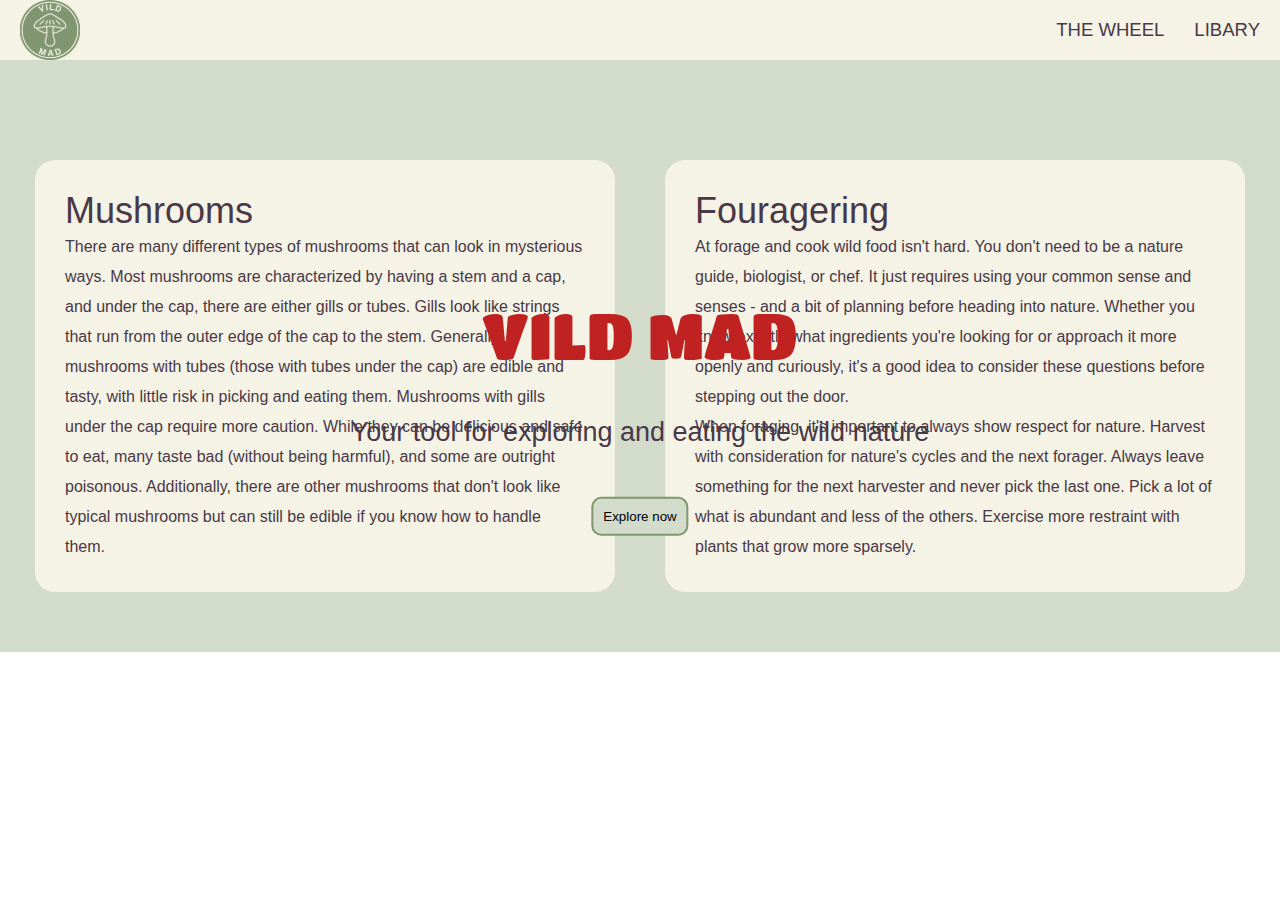
==== index.html @ e350b16e "index siden" ====
<!DOCTYPE html>
<html lang="en">

<head>
  <meta charset="UTF-8" />
  <meta name="viewport" content="width=device-width, initial-scale=1.0" />
  <title>Forside</title>
  <link rel="stylesheet" href="index.css">
  <link rel="stylesheet" href="generel.css">
</head>

<body>
  <header>
    <nav class="head">
      <div class="logo">
        <a href="index.html"><img src="./billeder/logo.svg" alt="" /></a>
      </div>
      <ul id="menu">
        <li><a href="#">THE WHEEL</a></li>
        <li><a href="#">LIBARY</a></li>
      </ul>
    </nav>
  </header>

  <main>
    <div class="forside_billede">
      <img src="billeder/forside_img_mobile.svg" class="mobile-image" alt="Mobile Image">
      <img src="billeder/forside_img_laptop.svg" class="laptop-image" alt="Laptop Image">
    </div>

    <h1 class="forside_h1">VILD MAD</h1>
    <h2 class="forside_h2">Your tool for exploring and eating the wild nature</h2>

    <button class="knap">
      Explore now
    </button>

    <div class="tekster_grid_1_1">
      <div class="forside_tekst">
        <h2>Mushrooms</h2>
        <p>There are many different types of mushrooms that can look in mysterious ways. Most mushrooms are
          characterized by having a stem and a cap, and under the cap, there are either gills or tubes. Gills look like
          strings that run from the outer edge of the cap to the stem. Generally, mushrooms with tubes (those with tubes
          under the cap) are edible and tasty, with little risk in picking and eating them. Mushrooms with gills under
          the cap require more caution. While they can be delicious and safe to eat, many taste bad (without being
          harmful), and some are outright poisonous. Additionally, there are other mushrooms that don't look like
          typical mushrooms but can still be edible if you know how to handle them.</p>
      </div>
      <div class="info_tekst">
        <h2>Fouragering</h2>
        <p>At forage and cook wild food isn't hard. You don't need to be a nature guide, biologist, or chef. It just
          requires using your common sense and senses - and a bit of planning before heading into nature. Whether you
          know exactly what ingredients you're looking for or approach it more openly and curiously, it's a good idea to
          consider these questions before stepping out the door.
        </p>
        <p>When foraging, it's important to always show respect for nature. Harvest with consideration for nature's
          cycles and the next forager. Always leave something for the next harvester and never pick the last one. Pick a
          lot of what is abundant and less of the others. Exercise more restraint with plants that grow more sparsely.
        </p>
      </div>
    </div>
  </main>



  <footer></footer>
</body>

</html>
---- index.css ----
* {
  margin: 0;
  padding: 0;
  box-sizing: border-box;
}

img {
  width: 100%;
  height: auto;
  display: block;
}

header {
  background-color: var(--baggrund);
}

.knap {
  background-color: var(--farve7);
  border: 2px solid var(--farve1);
  border-radius: 10px;
  padding: 10px;
  position: absolute;
  z-index: 100;
  top: 50%;
  left: 50%;
  transform: translate(-50%, 120%);
  text-align: center;
}

.forside_h1 {
  position: absolute;
  z-index: 100;
  top: 50%;
  left: 50%;
  transform: translate(-50%, -205%);
  text-align: center;
  font-size: 64px;
}

.forside_h2 {
  position: absolute;
  z-index: 100;
  top: 50%;
  left: 50%;
  transform: translate(-50%, -105%);
  text-align: center;
  font-size: 27px;
}

.tekster_grid_1_1 {
  background-color: var(--farve7);
  padding: 70px 25px 30px 25px;
}

.forside_tekst {
  background-color: var(--baggrund);
  border-radius: 20px;
  padding: 30px;
  margin: 30px 10px 30px 10px;
}
.info_tekst {
  background-color: var(--baggrund);
  border-radius: 20px;
  padding: 30px;
  margin: 30px 10px 30px 10px;
}

p {
  line-height: 30px;
  color: var(--farve3);
}

@media (min-width: 800px) {
  .tekster_grid_1_1 {
    display: grid;
    grid-template-columns: 1fr 1fr;
    gap: 30px;
  }
}

.forside_billede {
  width: 100%;
  position: relative;
}

.forside_billede img {
  display: none; /* Skjul standardvisning af begge billeder */
  width: 100%;
  height: auto;
}

@media (max-width: 800px) {
  .mobile-image {
    display: block; /* Vis mobilbilledet */
  }
}
---- generel.css ----
/* fonte */
@font-face {
  font-family: "h1";
  src: url(./fonte/titanone-regular-webfont.woff2);
}
@font-face {
  font-family: "mire1";
  src: url(./fonte/MierA-Regular.woff2);
}

/* farver */
:root {
  --baggrund: #f5f3e5;
  --farve1: #809671;
  --farve2: #c02222;
  --farve3: #493847;
  --farve4: #d9dbcd;
  --farve5: #cdd1b6;
  --farve6: #b6b9a0;
  --farve7: #d3dbcb;
}

/* fonte  */
body {
  font-size: 16px; /* Fallback for ældre browsere */
  font-size: 1em; /* Standard størrelse for moderne browsere, 1em = 16px */
}
h1 {
  font-family: "h1", Helvetica, sans-serif, Arial;
  font-weight: 400;
  font-size: 6.25em;
  color: var(--farve2);
}

p {
  font-family: Helvetica, sans-serif, Arial;
  font-weight: 400;
  font-size: 1, 25em;
}

.wheel h2 {
  font-family: "h1", Helvetica, sans-serif, Arial;
  font-weight: 400;
  font-size: 2.25em;
  color: var(--farve2);
}

.forside h2 {
  font-family: Helvetica, sans-serif, Arial;
  font-weight: 400;
  font-size: 2.25em;
  color: var(--farve3);
}
/* bruges også på libaryr måneder men farverven skal skiftest på texten */
h2 {
  font-family: Helvetica, sans-serif, Arial;
  font-weight: 400;
  font-size: 2.25em;
  color: var(--farve3);
}
.wheel h3 {
  font-family: Helvetica, sans-serif, Arial;
  font-weight: 400;
  font-size: 2em;
  color: var(--farve3);
}
/* side i libary */
.li a {
  font-family: Helvetica, sans-serif, Arial;
  font-weight: 400;
  font-size: 1.6em;
  color: var(--farve2);
}
/* heeder */

.head {
  display: flex;
  align-items: center;
  justify-content: space-between;
  padding: 0px 20px 0px 20px;
}
ul#menu {
  list-style: none;
  display: flex;
  flex-direction: row;
  justify-content: space-evenly;
  gap: 30px;
}
.logo img {
  width: 60px;
}
ul#menu li a {
  text-decoration: none;
  font-family: Helvetica, sans-serif, Arial;
  font-weight: 400;
  font-size: 1.16em;
  color: var(--farve3);
}
.active {
  text-decoration: none;
  font-family: "h1" Helvetica, sans-serif, Arial;
  font-weight: 400;
  font-size: 1.16em;
  color: var(--farve2);
}
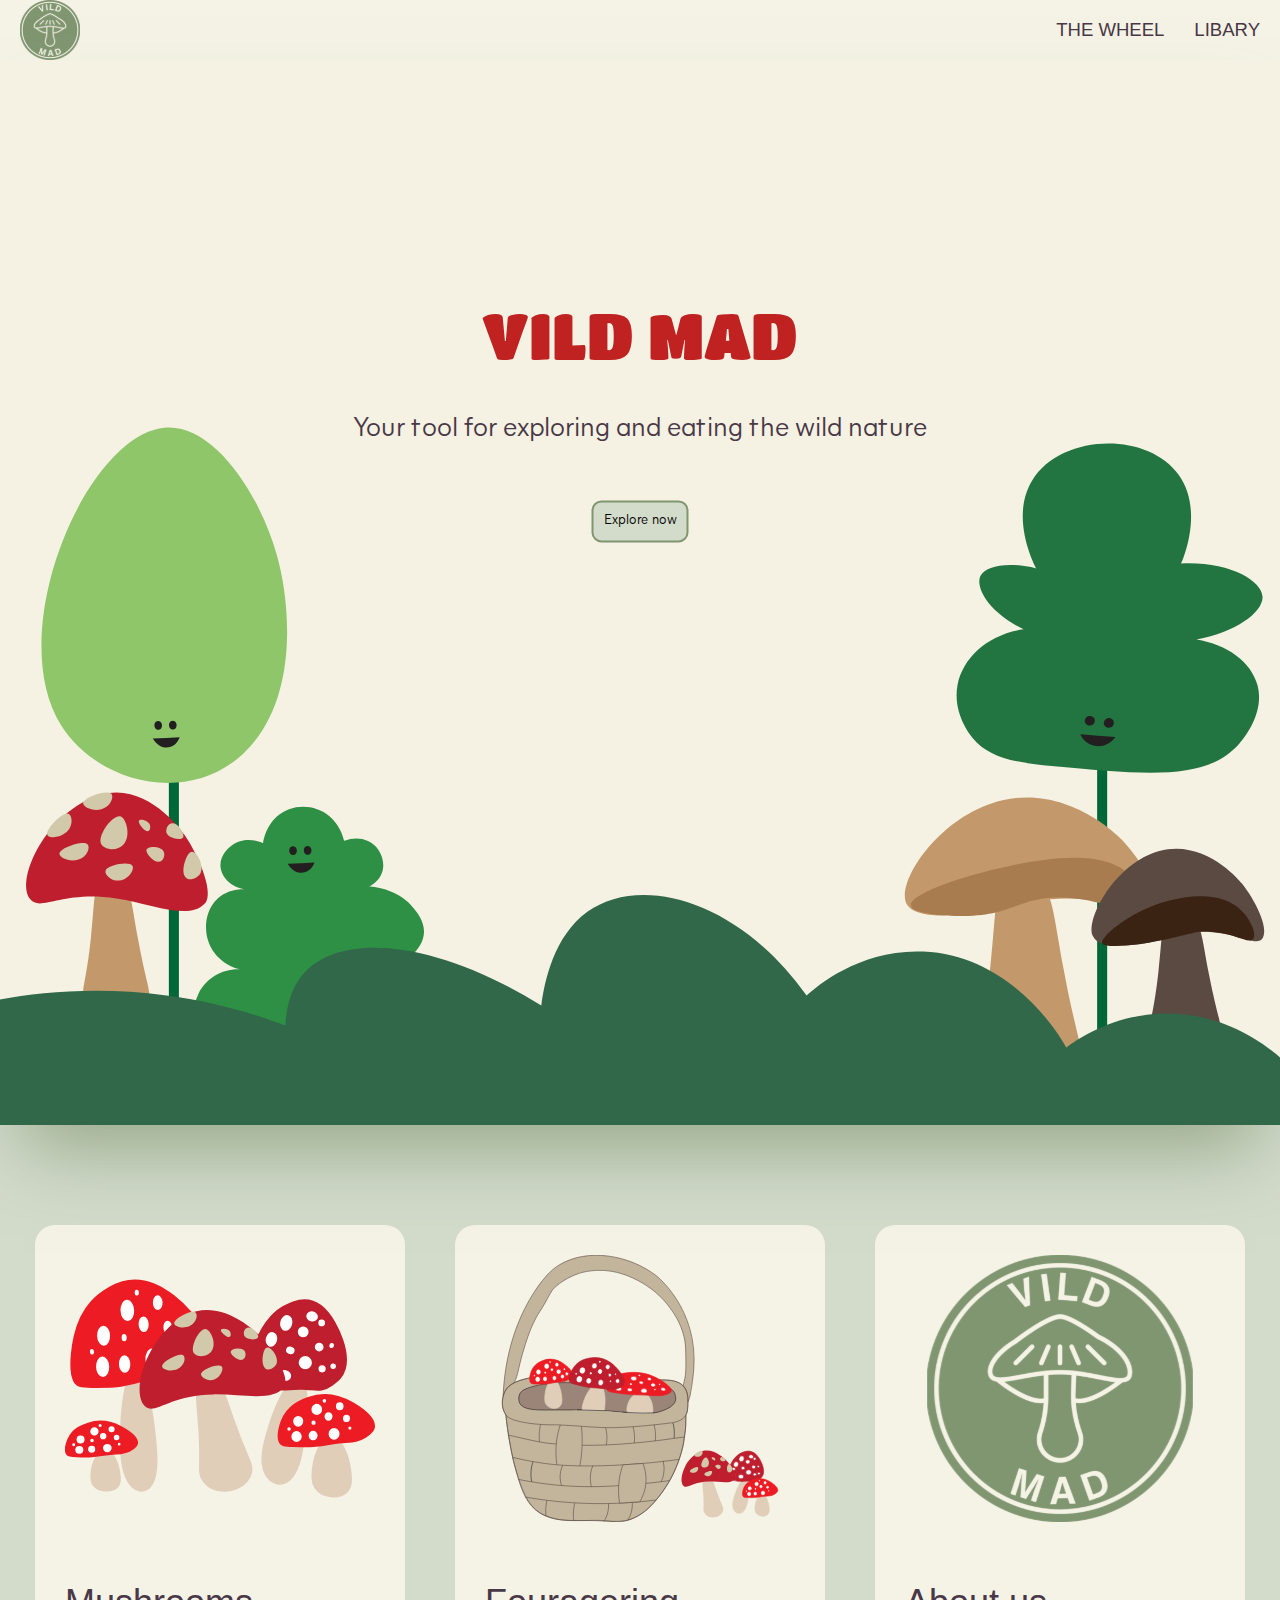
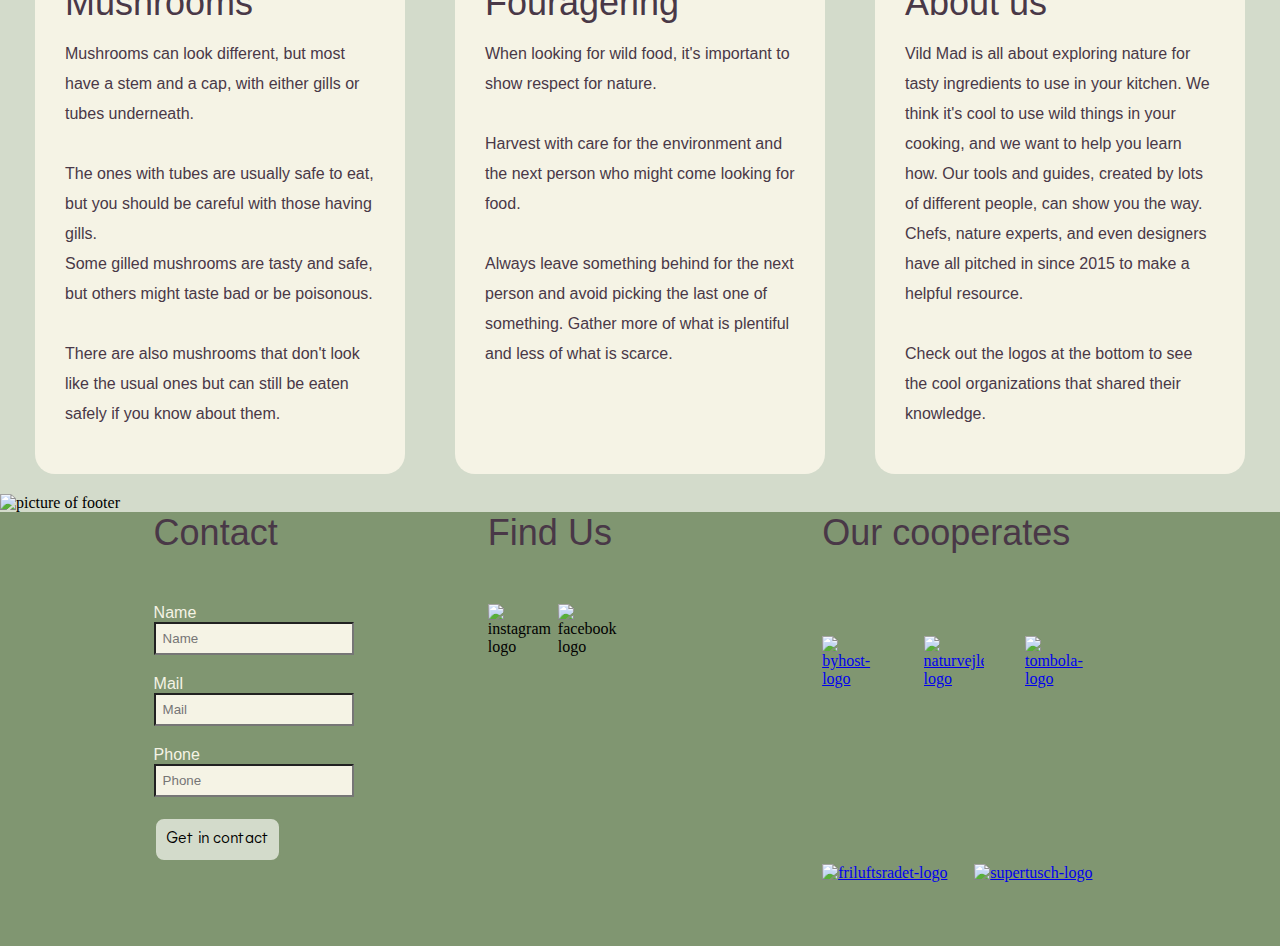
==== commit b4fb181c: "Ny forside og footer" ====
--- a/index.html
+++ b/index.html
@@ -35,35 +35,103 @@
       Explore now
     </button>
 
-    <div class="tekster_grid_1_1">
+    <div class="tekster_grid_1_1_1">
       <div class="forside_tekst">
+        <img src="billeder/svamp_logo.svg" alt="logo of mushroom">
         <h2>Mushrooms</h2>
-        <p>There are many different types of mushrooms that can look in mysterious ways. Most mushrooms are
-          characterized by having a stem and a cap, and under the cap, there are either gills or tubes. Gills look like
-          strings that run from the outer edge of the cap to the stem. Generally, mushrooms with tubes (those with tubes
-          under the cap) are edible and tasty, with little risk in picking and eating them. Mushrooms with gills under
-          the cap require more caution. While they can be delicious and safe to eat, many taste bad (without being
-          harmful), and some are outright poisonous. Additionally, there are other mushrooms that don't look like
-          typical mushrooms but can still be edible if you know how to handle them.</p>
+        <p>
+          Mushrooms can look different, but most have a stem and a cap, with either gills or tubes underneath. <br>
+          <br>The ones with tubes are usually safe to eat, but you should be careful with those having gills. <br>Some
+          gilled
+          mushrooms
+          are tasty and safe, but others might taste bad or be poisonous. <br> <br>There are also mushrooms that don't
+          look
+          like
+          the usual ones but can still be eaten safely if you know about them.
+        </p>
       </div>
       <div class="info_tekst">
+        <img src="billeder/sank_logo.svg" alt="logo of fouraging">
         <h2>Fouragering</h2>
-        <p>At forage and cook wild food isn't hard. You don't need to be a nature guide, biologist, or chef. It just
-          requires using your common sense and senses - and a bit of planning before heading into nature. Whether you
-          know exactly what ingredients you're looking for or approach it more openly and curiously, it's a good idea to
-          consider these questions before stepping out the door.
+        <p>When looking for wild food, it's important to show respect for nature. <br><br>Harvest with care for the
+          environment
+          and the next person who might come looking for food. <br><br>Always leave something behind for the next person
+          and
+          avoid picking the last one of something. Gather more of what is plentiful and less of what is scarce.
         </p>
-        <p>When foraging, it's important to always show respect for nature. Harvest with consideration for nature's
-          cycles and the next forager. Always leave something for the next harvester and never pick the last one. Pick a
-          lot of what is abundant and less of the others. Exercise more restraint with plants that grow more sparsely.
-        </p>
+      </div>
+      <div class="about_us">
+        <img src="billeder/logo.svg" alt="logo">
+        <h2>About us</h2>
+        <p>Vild Mad is all about exploring nature for tasty ingredients to use in your kitchen. We think it's cool to
+          use wild things in your cooking, and we want to help you learn how. Our tools and guides, created by
+          lots of
+          different people, can show you the way. Chefs, nature experts, and even designers have all pitched in since
+          2015 to make a helpful resource. <br> <br>Check out the logos at the bottom to see the cool organizations that
+          shared
+          their knowledge.</p>
       </div>
     </div>
   </main>
 
 
+  <footer>
+    <img src="billeder/footer.svg" alt="picture of footer">
 
-  <footer></footer>
+    <div class="footer_grid_1_1_1">
+      <div>
+        <h2>Contact</h2>
+
+        <form>
+          <div class="form-name">
+            <p>Name</p>
+            <label>
+              <input placeholder="Name" type="text" id="name" name="name">
+            </label>
+          </div>
+
+          <div class="form-mail">
+            <p>Mail</p>
+            <label>
+              <input placeholder="Mail" type="email" name="mail" id="mail">
+            </label>
+          </div>
+
+          <div class="form-phone">
+            <p>Phone</p>
+            <label>
+              <input placeholder="Phone" type="tel" name="phone" id="phone">
+            </label>
+          </div>
+        </form>
+
+        <button class="knap2">Get in contact</button>
+
+      </div>
+      <div class="find">
+        <h2>Find Us</h2>
+        <div class="find_grid">
+          <img src="billeder/Instagram.svg" alt="instagram logo">
+          <img src="billeder/Facebook.svg" alt="facebook logo">
+        </div>
+      </div>
+      <div class="cooperates">
+        <h2>Our cooperates</h2>
+        <div class="footer_pictures">
+          <a href="https://outdooradventure.dk/blog/sanketur"><img src="billeder/byhost.webp" alt="byhost-logo"></a>
+          <a href="https://naturvejledningdanmark.dk/"><img src="billeder/naturvejleder.webp"
+              alt="naturvejleder-logo"></a>
+          <a href="https://tombolacph.dk/"><img src="billeder/tombola.webp" alt="tombola-logo" class="tombola"></a>
+        </div>
+        <div class="footer_pictures2">
+
+          <a href="https://friluftsraadet.dk/"><img src="billeder/friluftsradet.webp" alt="friluftsradet-logo"></a>
+          <a href="https://supertusch.dk/"><img src="billeder/supertusch.webp" alt="supertusch-logo"></a>
+
+        </div>
+      </div>
+    </div>
+  </footer>
 </body>
 
 </html>--- a/index.css
+++ b/index.css
@@ -12,6 +12,86 @@
 
 header {
   background-color: var(--baggrund);
+}
+
+footer h2 {
+  color: var(--farve3);
+}
+
+footer {
+  background-color: var(--farve7);
+}
+
+.footer_grid_1_1_1 {
+  background-color: var(--farve1);
+  padding: 0 20px 50px 40px;
+}
+
+.footer_pictures {
+  display: grid;
+  grid-template-columns: 1fr 1fr 1fr;
+}
+
+.footer_pictures2 {
+  display: grid;
+  grid-template-columns: 1fr 1fr;
+}
+.cooperates {
+  display: grid;
+  grid-template-rows: 1fr 2fr;
+  gap: 20px;
+}
+
+.footer_pictures img {
+  width: 60px;
+}
+
+.tombola {
+  height: 60px;
+}
+
+.find img {
+  width: 70px;
+}
+
+.find_grid {
+  display: flex;
+  flex-direction: start;
+  padding-top: 50px;
+}
+
+.find {
+  padding-bottom: 50px;
+}
+
+#mail,
+#phone,
+#name {
+  background-color: var(--baggrund);
+  width: 200px;
+  margin-bottom: 20px;
+  padding: 7px;
+}
+
+.form-name p,
+.form-mail p,
+.form-phone p {
+  color: var(--baggrund);
+  font-family: Helvetica, sans-serif, Arial;
+}
+
+.form-name p {
+  padding-top: 50px;
+}
+
+.knap2 {
+  background-color: var(--farve7);
+  border: 2px solid var(--farve1);
+  border-radius: 10px;
+  padding: 10px;
+  margin-bottom: 20px;
+  font-size: 16px;
+  font-family: "mire1";
 }
 
 .knap {
@@ -25,6 +105,7 @@
   left: 50%;
   transform: translate(-50%, 120%);
   text-align: center;
+  font-family: "mire1";
 }
 
 .forside_h1 {
@@ -45,35 +126,56 @@
   transform: translate(-50%, -105%);
   text-align: center;
   font-size: 27px;
-}
-
-.tekster_grid_1_1 {
-  background-color: var(--farve7);
-  padding: 70px 25px 30px 25px;
-}
-
-.forside_tekst {
+  font-family: "mire1";
+}
+
+.tekster_grid_1_1_1 {
+  background-color: var(--farve7);
+  padding: 70px 25px 10px 25px;
+}
+
+.tekster_grid_1_1_1 h2 {
+  padding-bottom: 15px;
+}
+
+.tekster_grid_1_1_1 p {
+  line-height: 30px;
+  color: var(--farve3);
+}
+
+.forside_tekst,
+.info_tekst,
+.about_us {
   background-color: var(--baggrund);
   border-radius: 20px;
-  padding: 30px;
-  margin: 30px 10px 30px 10px;
-}
-.info_tekst {
-  background-color: var(--baggrund);
-  border-radius: 20px;
-  padding: 30px;
-  margin: 30px 10px 30px 10px;
-}
-
-p {
-  line-height: 30px;
-  color: var(--farve3);
+  padding-top: 30px;
+  padding-left: 30px;
+  padding-right: 30px;
+  margin: 30px 10px 10px 10px;
+}
+
+.forside_tekst img,
+.info_tekst img,
+.about_us img {
+  height: 40%;
+  padding-bottom: 60px;
 }
 
 @media (min-width: 800px) {
-  .tekster_grid_1_1 {
+  .tekster_grid_1_1_1 {
     display: grid;
-    grid-template-columns: 1fr 1fr;
+    grid-template-columns: 1fr 1fr 1fr;
+    gap: 30px;
+  }
+
+  .mobile-image {
+    display: none; /* Skjul mobilbilledet */
+  }
+
+  .footer_grid_1_1_1 {
+    display: grid;
+    grid-template-columns: 1fr 1fr 1fr;
+    padding: 0% 12% 5% 12%;
     gap: 30px;
   }
 }
@@ -81,16 +183,18 @@
 .forside_billede {
   width: 100%;
   position: relative;
-}
-
-.forside_billede img {
-  display: none; /* Skjul standardvisning af begge billeder */
-  width: 100%;
-  height: auto;
+  box-shadow: 0px 43px 73px -23px rgba(128, 150, 113, 0.77);
+  -webkit-box-shadow: 0px 43px 73px -23px rgba(128, 150, 113, 0.77);
+  -moz-box-shadow: 0px 43px 73px -23px rgba(128, 150, 113, 0.77);
 }
 
 @media (max-width: 800px) {
-  .mobile-image {
-    display: block; /* Vis mobilbilledet */
-  }
-}
+  .laptop-image {
+    display: none; /* Skjul laptopbilledet */
+  }
+
+  .footer_grid_1_1_1 {
+    display: grid;
+    grid-template-rows: 1fr 0.5fr 1fr;
+  }
+}
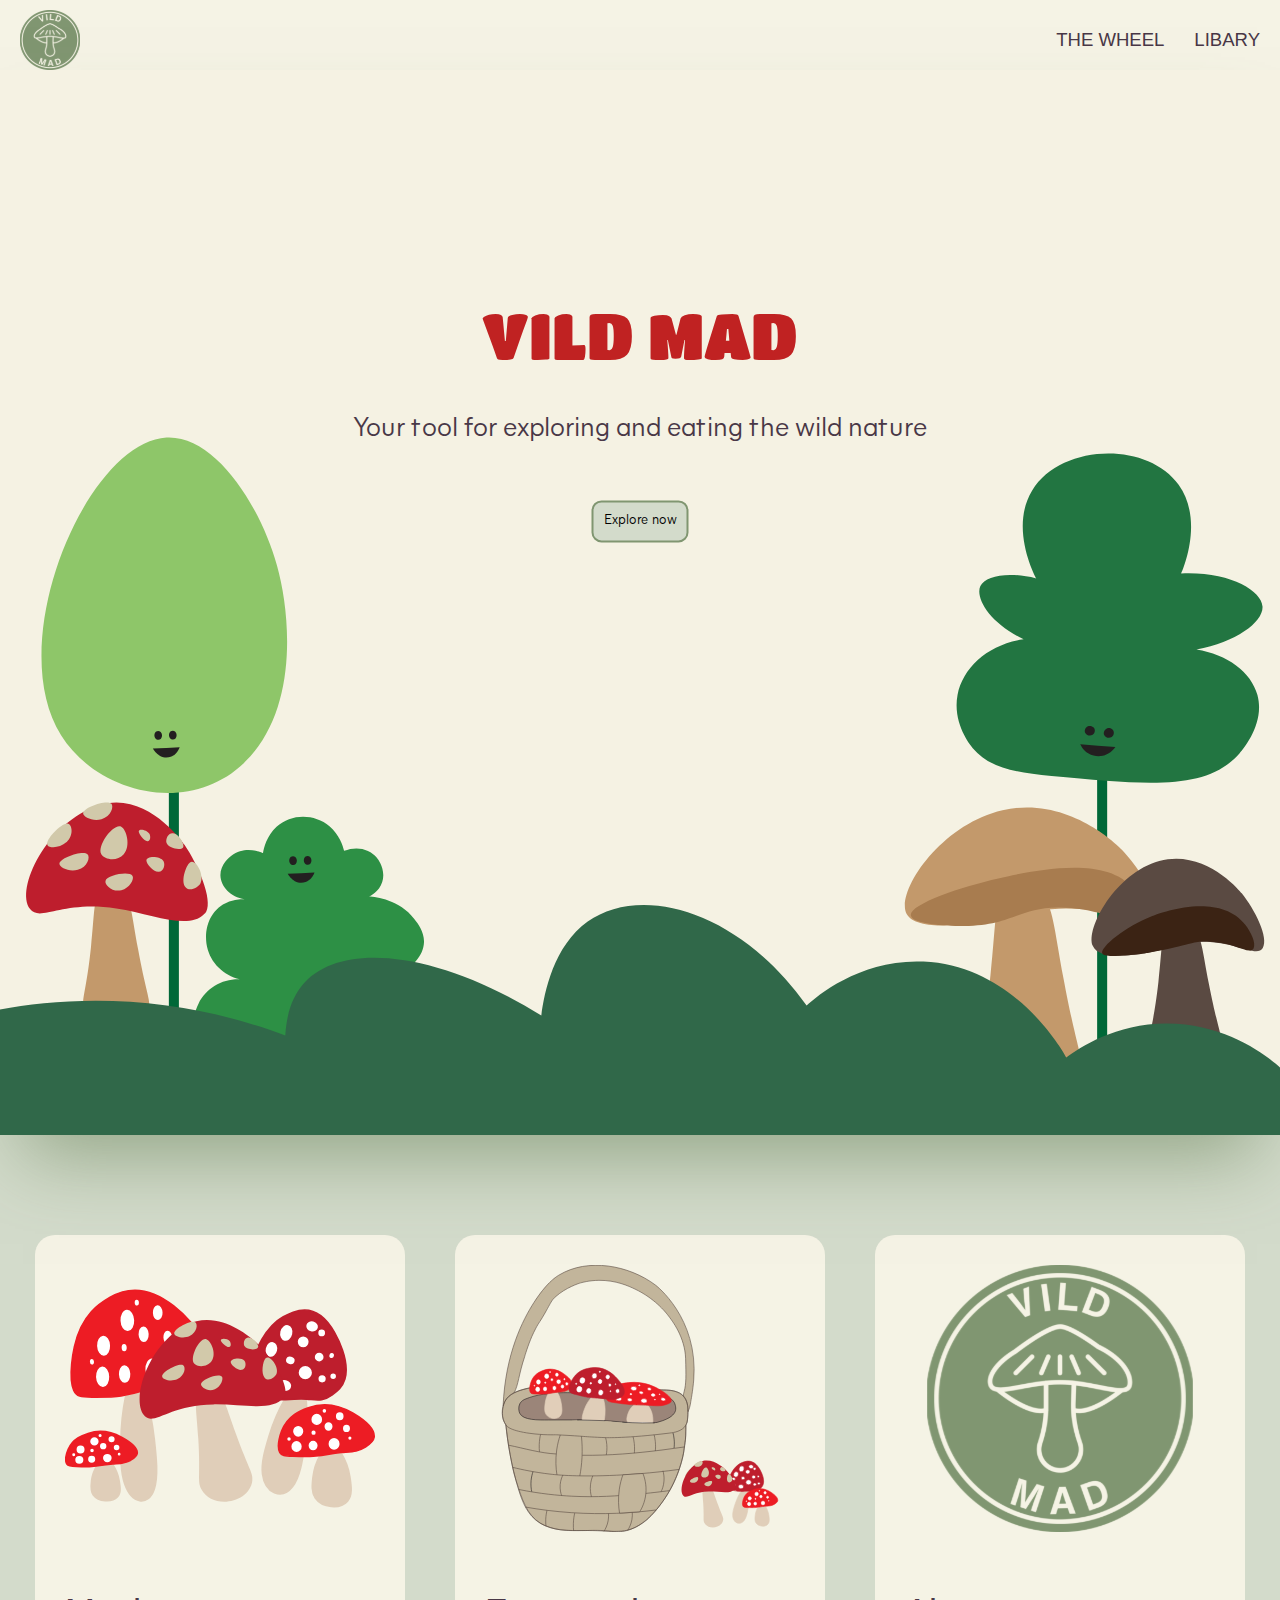
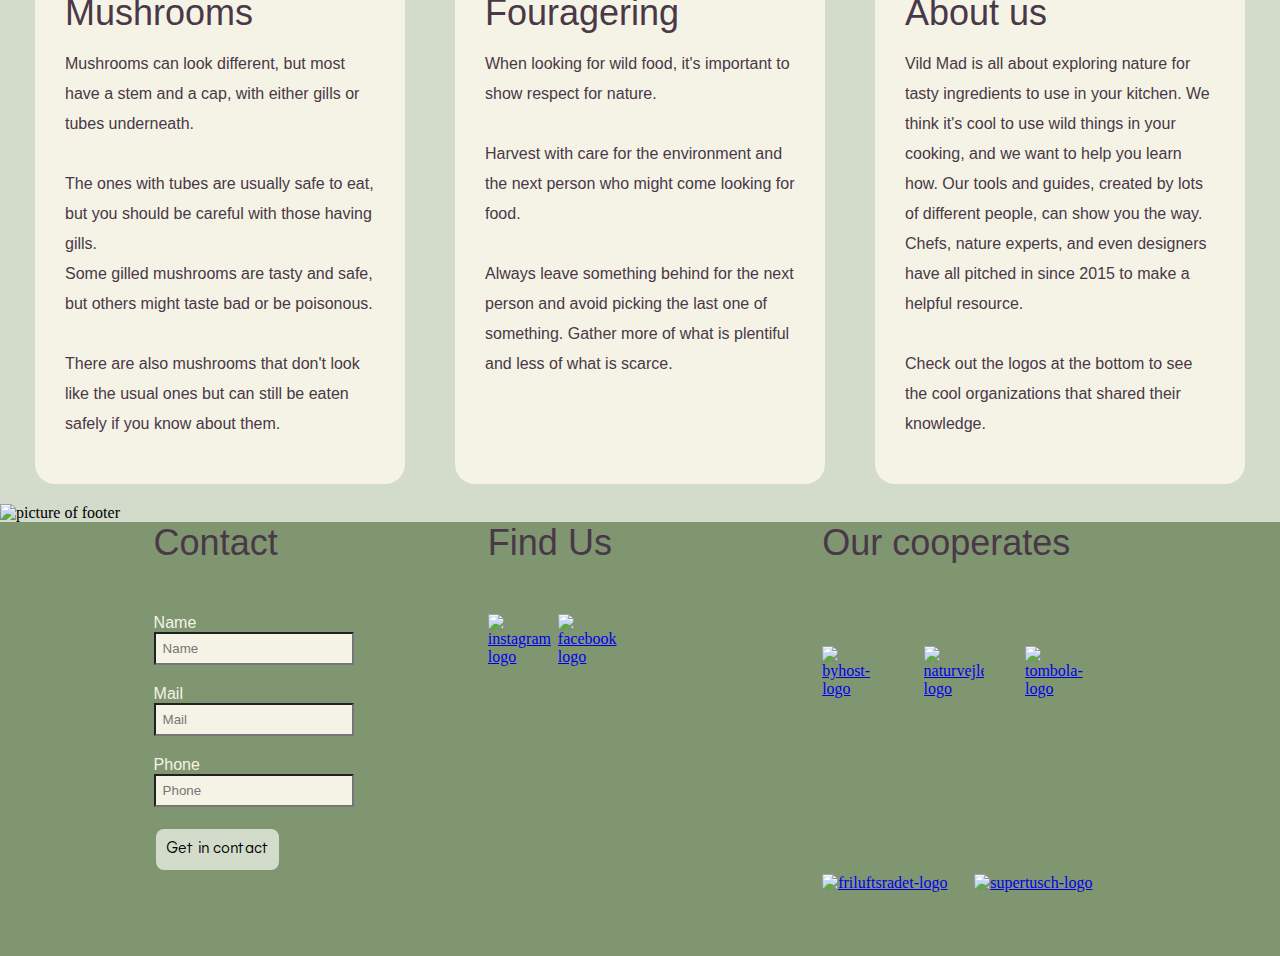
==== commit f9f8d3f0: "Links, footer, header, generel css" ====
--- a/index.html
+++ b/index.html
@@ -16,8 +16,8 @@
         <a href="index.html"><img src="./billeder/logo.svg" alt="" /></a>
       </div>
       <ul id="menu">
-        <li><a href="#">THE WHEEL</a></li>
-        <li><a href="#">LIBARY</a></li>
+        <li><a href="wheel.html">THE WHEEL</a></li>
+        <li><a href="libary.html">LIBARY</a></li>
       </ul>
     </nav>
   </header>
@@ -111,8 +111,13 @@
       <div class="find">
         <h2>Find Us</h2>
         <div class="find_grid">
-          <img src="billeder/Instagram.svg" alt="instagram logo">
-          <img src="billeder/Facebook.svg" alt="facebook logo">
+          <a href="https://www.instagram.com/vildmaddk/">
+            <img src="billeder/Instagram.svg" alt="instagram logo">
+          </a>
+
+          <a href="https://www.facebook.com/vildmaddk">
+            <img src="billeder/Facebook.svg" alt="facebook logo">
+          </a>
         </div>
       </div>
       <div class="cooperates">
--- a/index.css
+++ b/index.css
@@ -14,84 +14,8 @@
   background-color: var(--baggrund);
 }
 
-footer h2 {
-  color: var(--farve3);
-}
-
-footer {
-  background-color: var(--farve7);
-}
-
-.footer_grid_1_1_1 {
-  background-color: var(--farve1);
-  padding: 0 20px 50px 40px;
-}
-
-.footer_pictures {
-  display: grid;
-  grid-template-columns: 1fr 1fr 1fr;
-}
-
-.footer_pictures2 {
-  display: grid;
-  grid-template-columns: 1fr 1fr;
-}
-.cooperates {
-  display: grid;
-  grid-template-rows: 1fr 2fr;
-  gap: 20px;
-}
-
-.footer_pictures img {
-  width: 60px;
-}
-
 .tombola {
   height: 60px;
-}
-
-.find img {
-  width: 70px;
-}
-
-.find_grid {
-  display: flex;
-  flex-direction: start;
-  padding-top: 50px;
-}
-
-.find {
-  padding-bottom: 50px;
-}
-
-#mail,
-#phone,
-#name {
-  background-color: var(--baggrund);
-  width: 200px;
-  margin-bottom: 20px;
-  padding: 7px;
-}
-
-.form-name p,
-.form-mail p,
-.form-phone p {
-  color: var(--baggrund);
-  font-family: Helvetica, sans-serif, Arial;
-}
-
-.form-name p {
-  padding-top: 50px;
-}
-
-.knap2 {
-  background-color: var(--farve7);
-  border: 2px solid var(--farve1);
-  border-radius: 10px;
-  padding: 10px;
-  margin-bottom: 20px;
-  font-size: 16px;
-  font-family: "mire1";
 }
 
 .knap {
--- a/generel.css
+++ b/generel.css
@@ -77,7 +77,7 @@
   display: flex;
   align-items: center;
   justify-content: space-between;
-  padding: 0px 20px 0px 20px;
+  padding: 10px 20px 0px 20px;
 }
 ul#menu {
   list-style: none;
@@ -96,10 +96,104 @@
   font-size: 1.16em;
   color: var(--farve3);
 }
-.active {
+
+/*active classen er udkommenteret*/
+/*.active {
   text-decoration: none;
   font-family: "h1" Helvetica, sans-serif, Arial;
   font-weight: 400;
   font-size: 1.16em;
   color: var(--farve2);
+} */
+
+footer h2 {
+  color: var(--farve3);
 }
+
+footer {
+  background-color: var(--farve7);
+}
+
+.footer_grid_1_1_1 {
+  background-color: var(--farve1);
+  padding: 0 20px 50px 40px;
+}
+
+.footer_pictures {
+  display: grid;
+  grid-template-columns: 1fr 1fr 1fr;
+}
+
+.footer_pictures2 {
+  display: grid;
+  grid-template-columns: 1fr 1fr;
+}
+.cooperates {
+  display: grid;
+  grid-template-rows: 1fr 2fr;
+  gap: 20px;
+}
+
+.footer_pictures img {
+  width: 60px;
+}
+
+.find img {
+  width: 70px;
+}
+
+.find_grid {
+  display: flex;
+  flex-direction: start;
+  padding-top: 50px;
+}
+
+.find {
+  padding-bottom: 50px;
+}
+
+#mail,
+#phone,
+#name {
+  background-color: var(--baggrund);
+  width: 200px;
+  margin-bottom: 20px;
+  padding: 7px;
+}
+
+.form-name p,
+.form-mail p,
+.form-phone p {
+  color: var(--baggrund);
+  font-family: Helvetica, sans-serif, Arial;
+}
+
+.form-name p {
+  padding-top: 50px;
+}
+
+.knap2 {
+  background-color: var(--farve7);
+  border: 2px solid var(--farve1);
+  border-radius: 10px;
+  padding: 10px;
+  margin-bottom: 20px;
+  font-size: 16px;
+  font-family: "mire1";
+}
+
+@media (min-width: 800px) {
+  .footer_grid_1_1_1 {
+    display: grid;
+    grid-template-columns: 1fr 1fr 1fr;
+    padding: 0% 12% 5% 12%;
+    gap: 30px;
+  }
+}
+
+@media (max-width: 800px) {
+  .footer_grid_1_1_1 {
+    display: grid;
+    grid-template-rows: 1fr 0.5fr 1fr;
+  }
+}
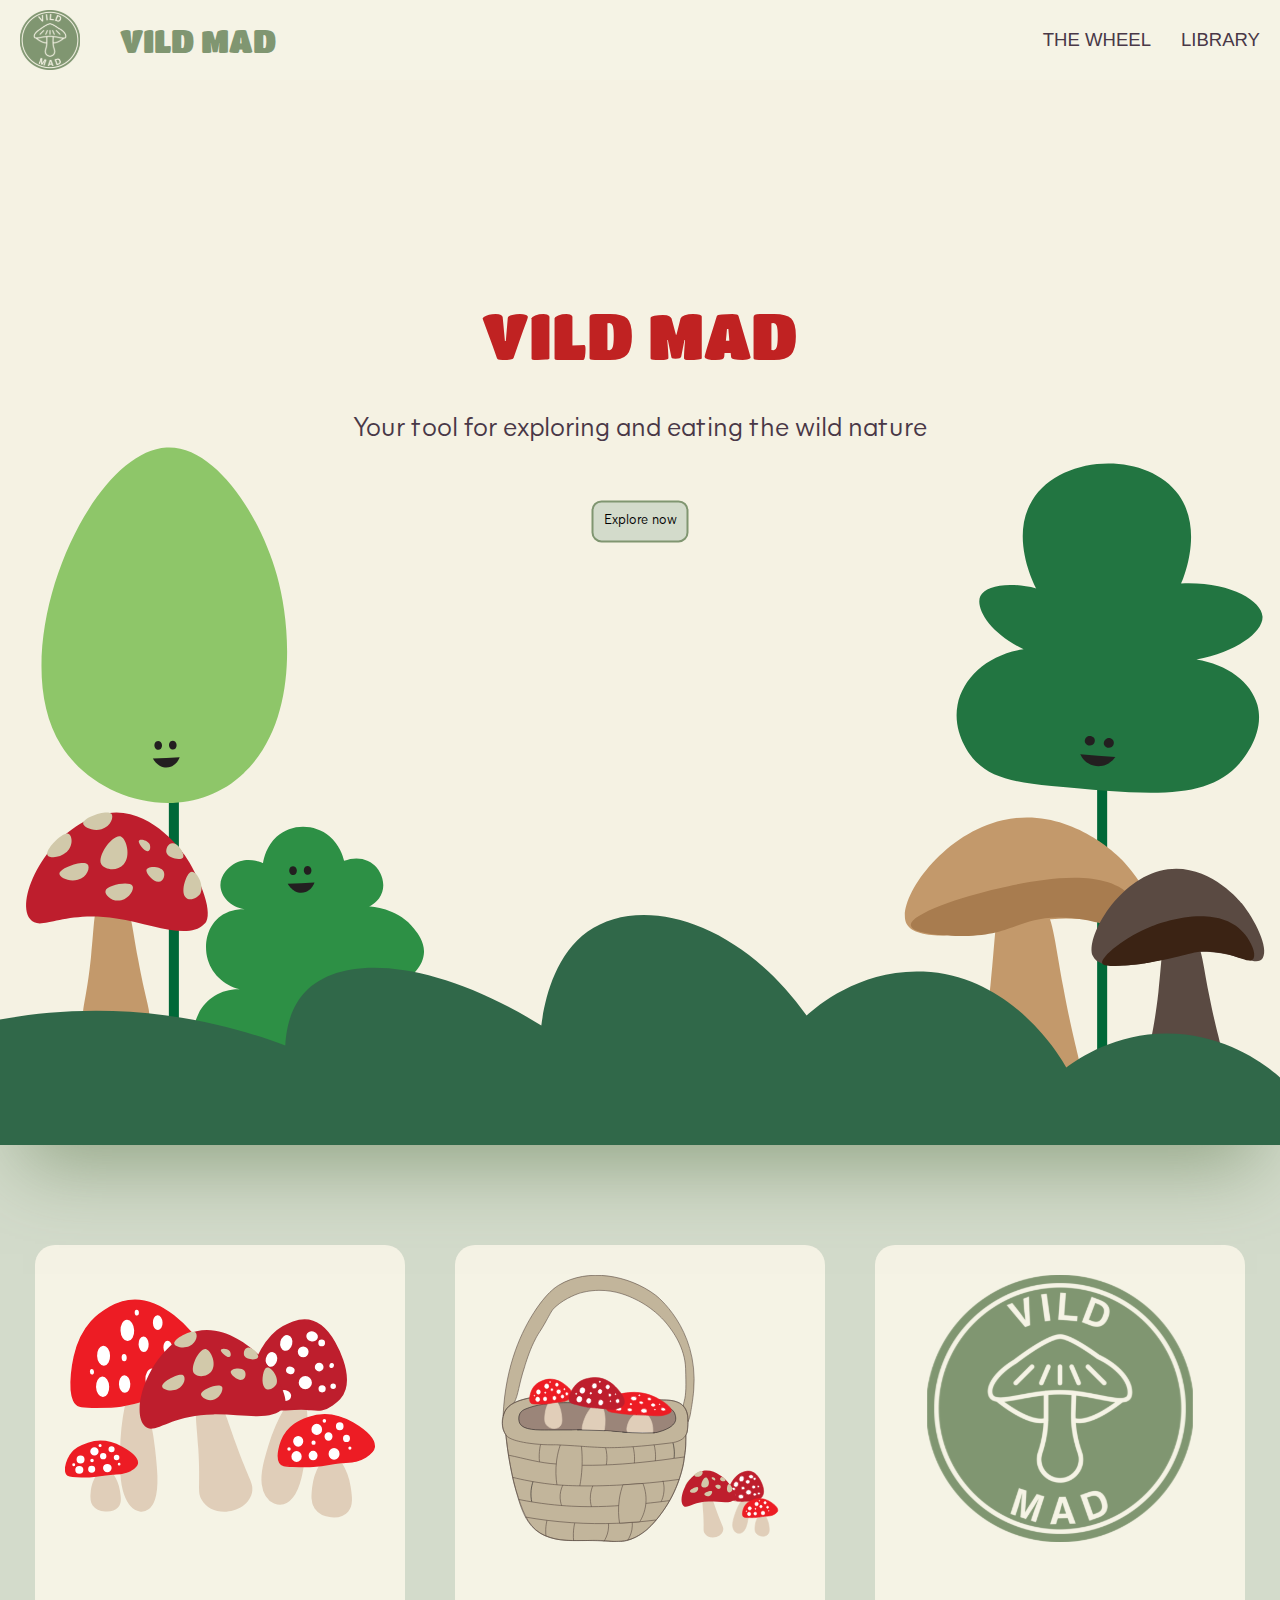
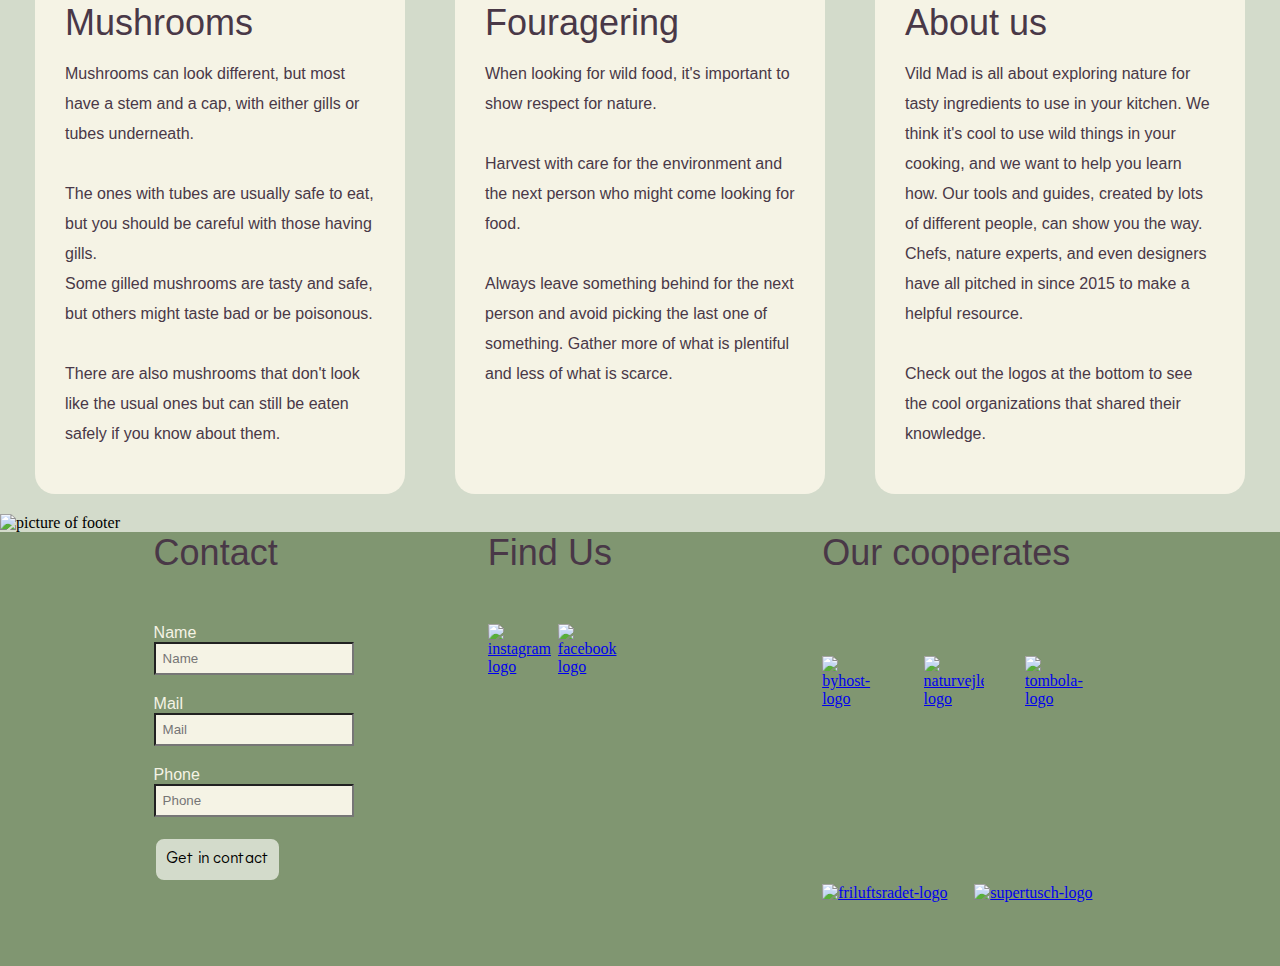
==== commit 158342fc: "hh" ====
--- a/index.html
+++ b/index.html
@@ -1,142 +1,164 @@
 <!DOCTYPE html>
 <html lang="en">
+  <head>
+    <meta charset="UTF-8" />
+    <meta name="viewport" content="width=device-width, initial-scale=1.0" />
+    <title>Forside</title>
+    <link rel="stylesheet" href="index.css" />
+    <link rel="stylesheet" href="generel.css" />
+  </head>
 
-<head>
-  <meta charset="UTF-8" />
-  <meta name="viewport" content="width=device-width, initial-scale=1.0" />
-  <title>Forside</title>
-  <link rel="stylesheet" href="index.css">
-  <link rel="stylesheet" href="generel.css">
-</head>
+  <body>
+    <header>
+      <nav class="head">
+        <div class="logo">
+          <a href="index.html"><img src="./billeder/logo.svg" alt="" /></a>
+          <p>VILD MAD</p>
+        </div>
 
-<body>
-  <header>
-    <nav class="head">
-      <div class="logo">
-        <a href="index.html"><img src="./billeder/logo.svg" alt="" /></a>
+        <ul id="menu">
+          <li><a href="wheel.html">THE WHEEL</a></li>
+          <li><a href="libary.html">LIBRARY</a></li>
+        </ul>
+      </nav>
+    </header>
+
+    <main>
+      <div class="forside_billede">
+        <img
+          src="billeder/forside_img_mobile.svg"
+          class="mobile-image"
+          alt="Mobile Image"
+        />
+        <img
+          src="billeder/forside_img_laptop.svg"
+          class="laptop-image"
+          alt="Laptop Image"
+        />
       </div>
-      <ul id="menu">
-        <li><a href="wheel.html">THE WHEEL</a></li>
-        <li><a href="libary.html">LIBARY</a></li>
-      </ul>
-    </nav>
-  </header>
 
-  <main>
-    <div class="forside_billede">
-      <img src="billeder/forside_img_mobile.svg" class="mobile-image" alt="Mobile Image">
-      <img src="billeder/forside_img_laptop.svg" class="laptop-image" alt="Laptop Image">
-    </div>
+      <h1 class="forside_h1">VILD MAD</h1>
+      <h2 class="forside_h2">
+        Your tool for exploring and eating the wild nature
+      </h2>
 
-    <h1 class="forside_h1">VILD MAD</h1>
-    <h2 class="forside_h2">Your tool for exploring and eating the wild nature</h2>
+      <a href="wheel.html">
+        <button class="knap">Explore now</button>
+      </a>
 
-    <button class="knap">
-      Explore now
-    </button>
-
-    <div class="tekster_grid_1_1_1">
-      <div class="forside_tekst">
-        <img src="billeder/svamp_logo.svg" alt="logo of mushroom">
-        <h2>Mushrooms</h2>
-        <p>
-          Mushrooms can look different, but most have a stem and a cap, with either gills or tubes underneath. <br>
-          <br>The ones with tubes are usually safe to eat, but you should be careful with those having gills. <br>Some
-          gilled
-          mushrooms
-          are tasty and safe, but others might taste bad or be poisonous. <br> <br>There are also mushrooms that don't
-          look
-          like
-          the usual ones but can still be eaten safely if you know about them.
-        </p>
-      </div>
-      <div class="info_tekst">
-        <img src="billeder/sank_logo.svg" alt="logo of fouraging">
-        <h2>Fouragering</h2>
-        <p>When looking for wild food, it's important to show respect for nature. <br><br>Harvest with care for the
-          environment
-          and the next person who might come looking for food. <br><br>Always leave something behind for the next person
-          and
-          avoid picking the last one of something. Gather more of what is plentiful and less of what is scarce.
-        </p>
-      </div>
-      <div class="about_us">
-        <img src="billeder/logo.svg" alt="logo">
-        <h2>About us</h2>
-        <p>Vild Mad is all about exploring nature for tasty ingredients to use in your kitchen. We think it's cool to
-          use wild things in your cooking, and we want to help you learn how. Our tools and guides, created by
-          lots of
-          different people, can show you the way. Chefs, nature experts, and even designers have all pitched in since
-          2015 to make a helpful resource. <br> <br>Check out the logos at the bottom to see the cool organizations that
-          shared
-          their knowledge.</p>
-      </div>
-    </div>
-  </main>
-
-
-  <footer>
-    <img src="billeder/footer.svg" alt="picture of footer">
-
-    <div class="footer_grid_1_1_1">
-      <div>
-        <h2>Contact</h2>
-
-        <form>
-          <div class="form-name">
-            <p>Name</p>
-            <label>
-              <input placeholder="Name" type="text" id="name" name="name">
-            </label>
-          </div>
-
-          <div class="form-mail">
-            <p>Mail</p>
-            <label>
-              <input placeholder="Mail" type="email" name="mail" id="mail">
-            </label>
-          </div>
-
-          <div class="form-phone">
-            <p>Phone</p>
-            <label>
-              <input placeholder="Phone" type="tel" name="phone" id="phone">
-            </label>
-          </div>
-        </form>
-
-        <button class="knap2">Get in contact</button>
-
-      </div>
-      <div class="find">
-        <h2>Find Us</h2>
-        <div class="find_grid">
-          <a href="https://www.instagram.com/vildmaddk/">
-            <img src="billeder/Instagram.svg" alt="instagram logo">
-          </a>
-
-          <a href="https://www.facebook.com/vildmaddk">
-            <img src="billeder/Facebook.svg" alt="facebook logo">
-          </a>
+      <div class="tekster_grid_1_1_1">
+        <div class="forside_tekst">
+          <img src="billeder/svamp_logo.svg" alt="logo of mushroom" />
+          <h2>Mushrooms</h2>
+          <p>
+            Mushrooms can look different, but most have a stem and a cap, with
+            either gills or tubes underneath. <br />
+            <br />The ones with tubes are usually safe to eat, but you should be
+            careful with those having gills. <br />Some gilled mushrooms are
+            tasty and safe, but others might taste bad or be poisonous. <br />
+            <br />There are also mushrooms that don't look like the usual ones
+            but can still be eaten safely if you know about them.
+          </p>
+        </div>
+        <div class="info_tekst">
+          <img src="billeder/sank_logo.svg" alt="logo of fouraging" />
+          <h2>Fouragering</h2>
+          <p>
+            When looking for wild food, it's important to show respect for
+            nature. <br /><br />Harvest with care for the environment and the
+            next person who might come looking for food. <br /><br />Always
+            leave something behind for the next person and avoid picking the
+            last one of something. Gather more of what is plentiful and less of
+            what is scarce.
+          </p>
+        </div>
+        <div class="about_us">
+          <img src="billeder/logo.svg" alt="logo" />
+          <h2>About us</h2>
+          <p>
+            Vild Mad is all about exploring nature for tasty ingredients to use
+            in your kitchen. We think it's cool to use wild things in your
+            cooking, and we want to help you learn how. Our tools and guides,
+            created by lots of different people, can show you the way. Chefs,
+            nature experts, and even designers have all pitched in since 2015 to
+            make a helpful resource. <br />
+            <br />Check out the logos at the bottom to see the cool
+            organizations that shared their knowledge.
+          </p>
         </div>
       </div>
-      <div class="cooperates">
-        <h2>Our cooperates</h2>
-        <div class="footer_pictures">
-          <a href="https://outdooradventure.dk/blog/sanketur"><img src="billeder/byhost.webp" alt="byhost-logo"></a>
-          <a href="https://naturvejledningdanmark.dk/"><img src="billeder/naturvejleder.webp"
-              alt="naturvejleder-logo"></a>
-          <a href="https://tombolacph.dk/"><img src="billeder/tombola.webp" alt="tombola-logo" class="tombola"></a>
+    </main>
+
+    <footer>
+      <img src="billeder/footer.svg" alt="picture of footer" />
+
+      <div class="footer_grid_1_1_1">
+        <div>
+          <h2>Contact</h2>
+
+          <form>
+            <div class="form-name">
+              <p>Name</p>
+              <label>
+                <input placeholder="Name" type="text" id="name" name="name" />
+              </label>
+            </div>
+
+            <div class="form-mail">
+              <p>Mail</p>
+              <label>
+                <input placeholder="Mail" type="email" name="mail" id="mail" />
+              </label>
+            </div>
+
+            <div class="form-phone">
+              <p>Phone</p>
+              <label>
+                <input placeholder="Phone" type="tel" name="phone" id="phone" />
+              </label>
+            </div>
+          </form>
+
+          <button class="knap2">Get in contact</button>
         </div>
-        <div class="footer_pictures2">
+        <div class="find">
+          <h2>Find Us</h2>
+          <div class="find_grid">
+            <a href="https://www.instagram.com/vildmaddk/">
+              <img src="billeder/Instagram.svg" alt="instagram logo" />
+            </a>
 
-          <a href="https://friluftsraadet.dk/"><img src="billeder/friluftsradet.webp" alt="friluftsradet-logo"></a>
-          <a href="https://supertusch.dk/"><img src="billeder/supertusch.webp" alt="supertusch-logo"></a>
-
+            <a href="https://www.facebook.com/vildmaddk">
+              <img src="billeder/Facebook.svg" alt="facebook logo" />
+            </a>
+          </div>
+        </div>
+        <div class="cooperates">
+          <h2>Our cooperates</h2>
+          <div class="footer_pictures">
+            <a href="https://outdooradventure.dk/blog/sanketur"
+              ><img src="billeder/byhost.webp" alt="byhost-logo"
+            /></a>
+            <a href="https://naturvejledningdanmark.dk/"
+              ><img src="billeder/naturvejleder.webp" alt="naturvejleder-logo"
+            /></a>
+            <a href="https://tombolacph.dk/"
+              ><img
+                src="billeder/tombola.webp"
+                alt="tombola-logo"
+                class="tombola"
+            /></a>
+          </div>
+          <div class="footer_pictures2">
+            <a href="https://friluftsraadet.dk/"
+              ><img src="billeder/friluftsradet.webp" alt="friluftsradet-logo"
+            /></a>
+            <a href="https://supertusch.dk/"
+              ><img src="billeder/supertusch.webp" alt="supertusch-logo"
+            /></a>
+          </div>
         </div>
       </div>
-    </div>
-  </footer>
-</body>
-
-</html>+    </footer>
+  </body>
+</html>
--- a/index.css
+++ b/index.css
@@ -14,8 +14,16 @@
   background-color: var(--baggrund);
 }
 
+footer {
+  background-color: var(--farve7);
+}
+
 .tombola {
   height: 60px;
+}
+
+.knap:hover {
+  cursor: pointer;
 }
 
 .knap {
--- a/generel.css
+++ b/generel.css
@@ -7,7 +7,12 @@
   font-family: "mire1";
   src: url(./fonte/MierA-Regular.woff2);
 }
-
+::selection {
+  background-color: var(
+    --farve1
+  ); /* Ændrer baggrundsfarven på den markerede tekst */
+  color: var(--baggrund); /* Ændrer tekstfarven på den markerede tekst */
+}
 /* farver */
 :root {
   --baggrund: #f5f3e5;
@@ -24,7 +29,9 @@
 body {
   font-size: 16px; /* Fallback for ældre browsere */
   font-size: 1em; /* Standard størrelse for moderne browsere, 1em = 16px */
-}
+  background-color: var(--baggrund);
+}
+
 h1 {
   font-family: "h1", Helvetica, sans-serif, Arial;
   font-weight: 400;
@@ -71,24 +78,57 @@
   font-size: 1.6em;
   color: var(--farve2);
 }
-/* heeder */
+/* header */
+header {
+  overflow: hidden;
+  position: sticky;
+  top: 0%;
+  z-index: 10000;
+  left: 0%;
+  width: 100%;
+  background-color: var(--baggrund);
+}
 
 .head {
   display: flex;
-  align-items: center;
   justify-content: space-between;
-  padding: 10px 20px 0px 20px;
-}
+  padding: 10px 20px;
+}
+
+.navn_header p {
+  padding-left: 20px;
+  font-family: Helvetica, sans-serif, Arial;
+  font-size: 1.3em;
+  color: var(--farve1);
+  letter-spacing: 1px;
+}
+
 ul#menu {
   list-style: none;
   display: flex;
   flex-direction: row;
   justify-content: space-evenly;
   gap: 30px;
+  align-items: center;
+}
+
+ul#menu li a.active {
+  font-family: "h1", Helvetica, sans-serif, Arial;
 }
 .logo img {
   width: 60px;
 }
+.logo {
+  display: flex;
+  align-items: center;
+  gap: 40px;
+}
+.logo p {
+  font-family: "h1", Helvetica, sans-serif, Arial;
+  font-weight: 400;
+  font-size: 2em;
+  color: var(--farve1);
+}
 ul#menu li a {
   text-decoration: none;
   font-family: Helvetica, sans-serif, Arial;
@@ -97,21 +137,13 @@
   color: var(--farve3);
 }
 
-/*active classen er udkommenteret*/
-/*.active {
-  text-decoration: none;
-  font-family: "h1" Helvetica, sans-serif, Arial;
-  font-weight: 400;
-  font-size: 1.16em;
-  color: var(--farve2);
-} */
+footer {
+  position: relative;
+  z-index: 200;
+}
 
 footer h2 {
   color: var(--farve3);
-}
-
-footer {
-  background-color: var(--farve7);
 }
 
 .footer_grid_1_1_1 {
@@ -127,6 +159,10 @@
 .footer_pictures2 {
   display: grid;
   grid-template-columns: 1fr 1fr;
+}
+
+.top_footer_billede {
+  max-width: 100%;
 }
 .cooperates {
   display: grid;
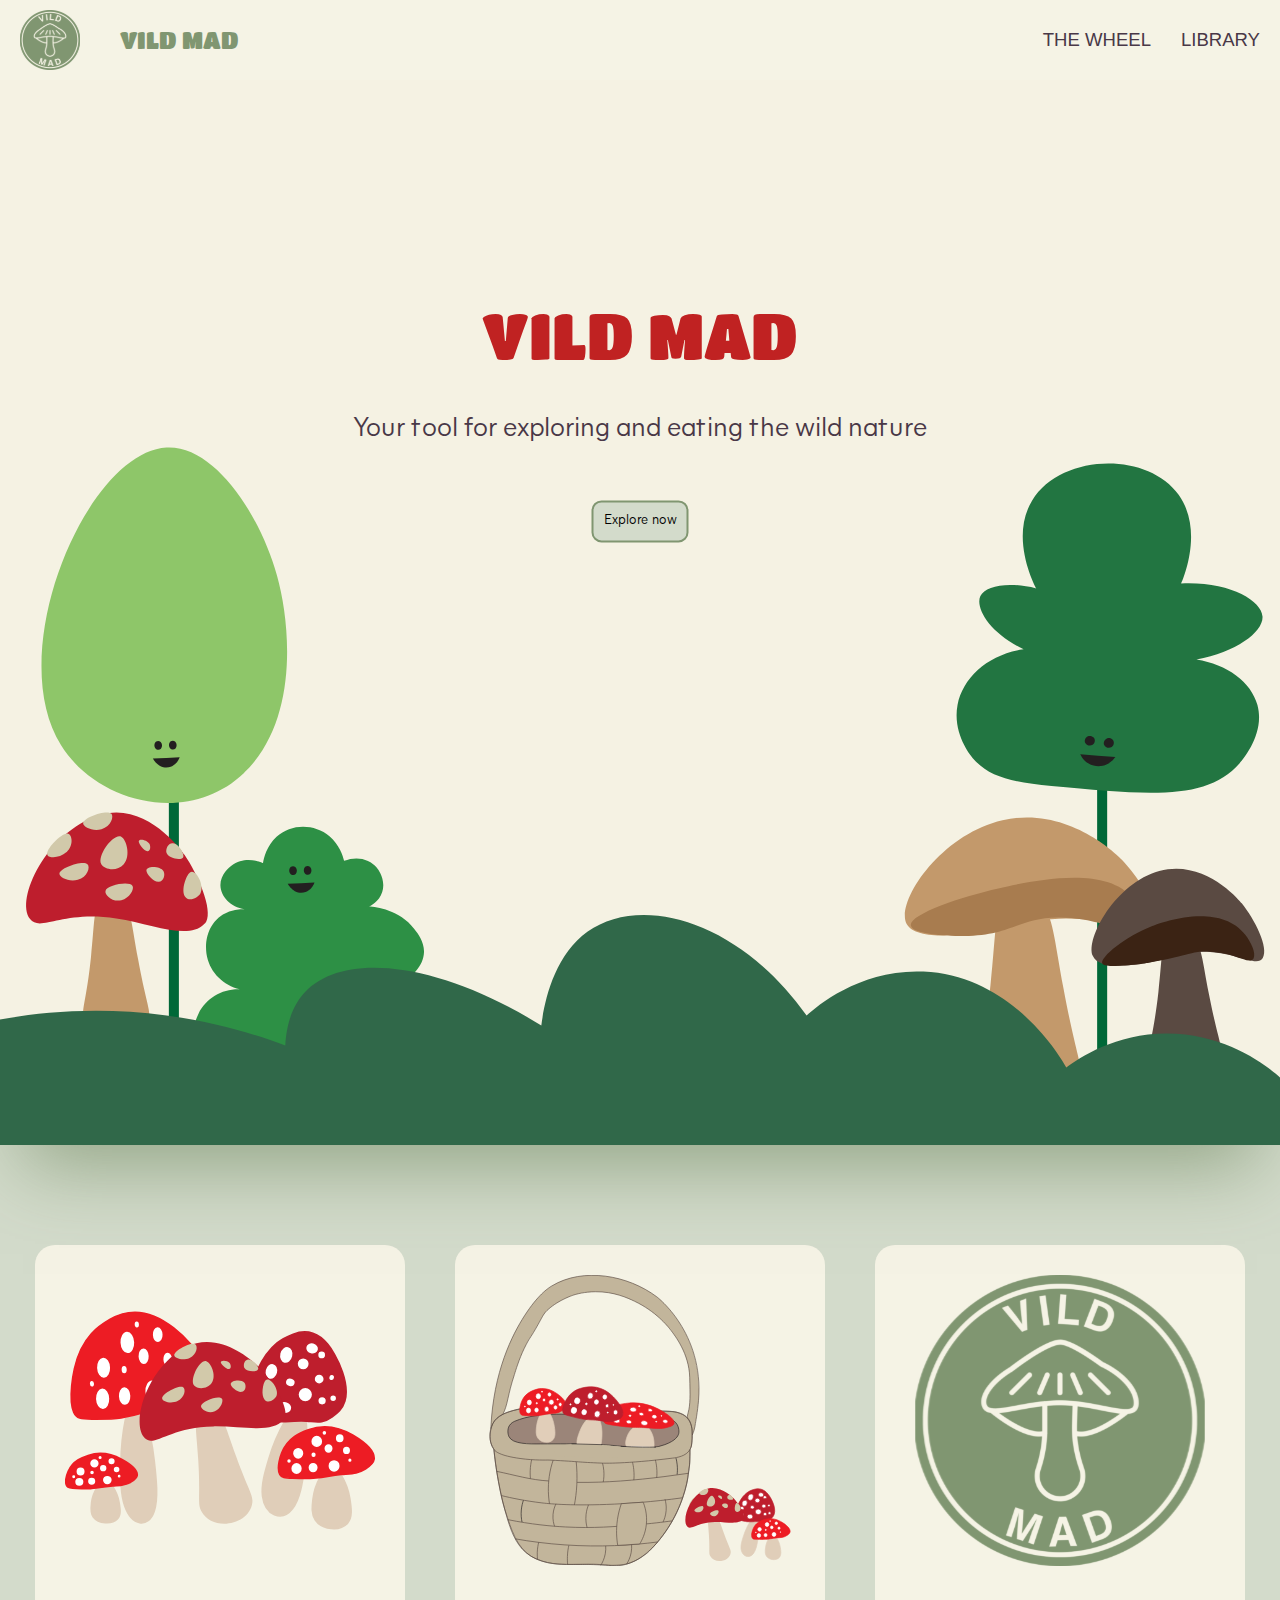
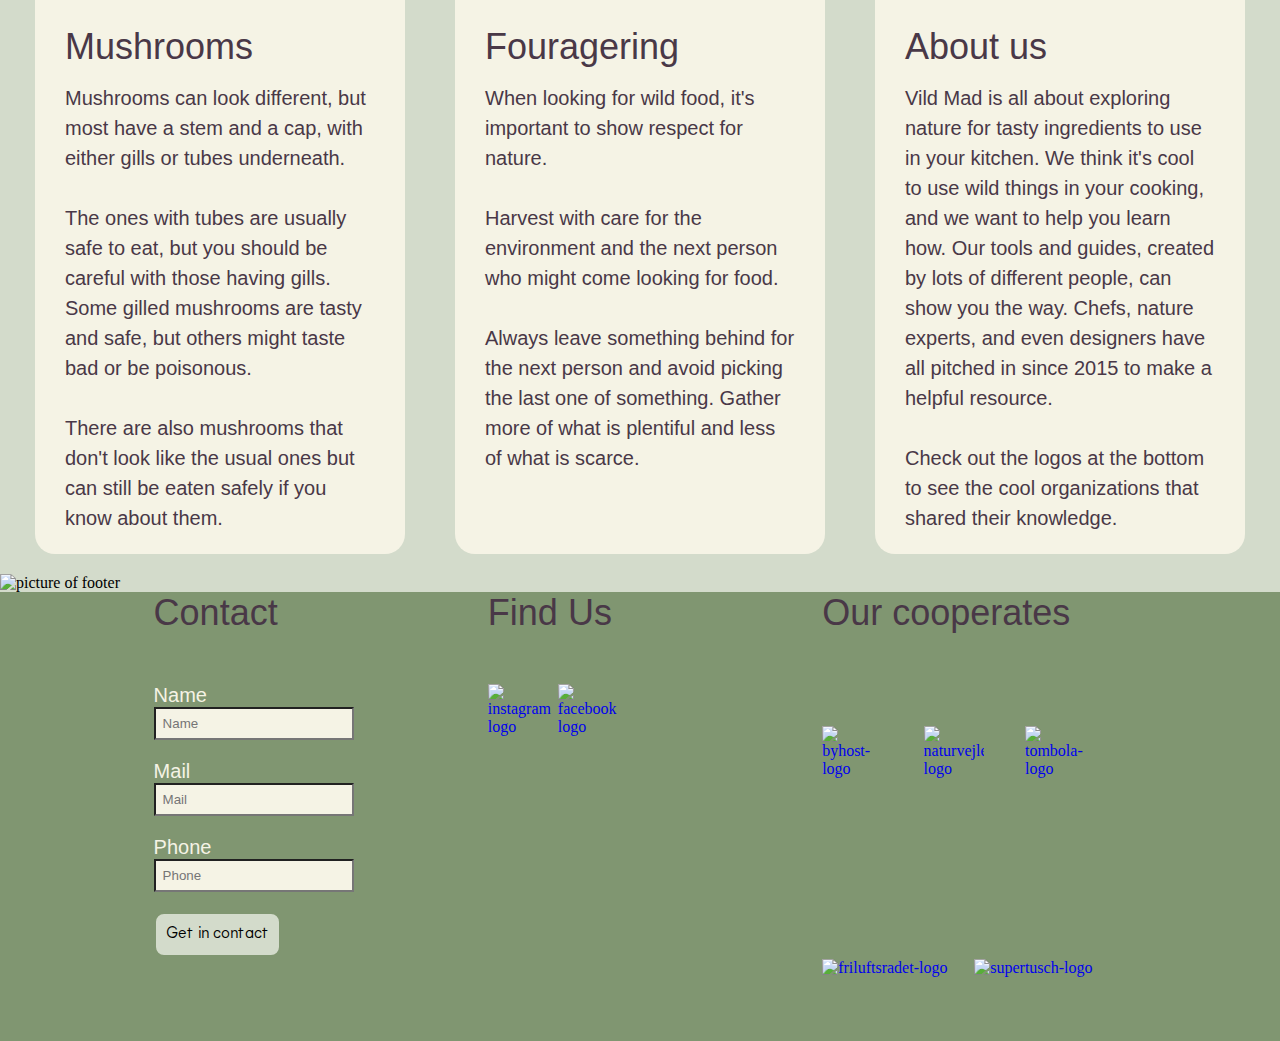
==== commit 6a4c2d33: "Merge branch 'main' of https://github.com/sohe0002/vildmad into main" ====
--- a/index.html
+++ b/index.html
@@ -13,7 +13,7 @@
       <nav class="head">
         <div class="logo">
           <a href="index.html"><img src="./billeder/logo.svg" alt="" /></a>
-          <p>VILD MAD</p>
+          <a href="index.html"><p>VILD MAD</p></a>
         </div>
 
         <ul id="menu">
@@ -25,50 +25,39 @@
 
     <main>
       <div class="forside_billede">
-        <img
-          src="billeder/forside_img_mobile.svg"
-          class="mobile-image"
-          alt="Mobile Image"
-        />
-        <img
-          src="billeder/forside_img_laptop.svg"
-          class="laptop-image"
-          alt="Laptop Image"
-        />
+        <img src="billeder/forside_img_mobile.svg" class="mobile-image" alt="Mobile Image" />
+        <img src="billeder/forside_img_laptop.svg" class="laptop-image" alt="Laptop Image" />
       </div>
+      <section>
+        <h1 class="forside_h1">VILD MAD</h1>
+        <h2 class="forside_h2">Your tool for exploring and eating the wild nature</h2>
 
-      <h1 class="forside_h1">VILD MAD</h1>
-      <h2 class="forside_h2">
-        Your tool for exploring and eating the wild nature
-      </h2>
-
-      <a href="wheel.html">
-        <button class="knap">Explore now</button>
-      </a>
-
+        <a href="wheel.html">
+          <button class="knap">Explore now</button>
+        </a>
+      </section>
       <div class="tekster_grid_1_1_1">
         <div class="forside_tekst">
           <img src="billeder/svamp_logo.svg" alt="logo of mushroom" />
           <h2>Mushrooms</h2>
           <p>
-            Mushrooms can look different, but most have a stem and a cap, with
-            either gills or tubes underneath. <br />
-            <br />The ones with tubes are usually safe to eat, but you should be
-            careful with those having gills. <br />Some gilled mushrooms are
-            tasty and safe, but others might taste bad or be poisonous. <br />
-            <br />There are also mushrooms that don't look like the usual ones
-            but can still be eaten safely if you know about them.
+            Mushrooms can look different, but most have a stem and a cap, with either gills or tubes
+            underneath. <br />
+            <br />The ones with tubes are usually safe to eat, but you should be careful with those
+            having gills. <br />Some gilled mushrooms are tasty and safe, but others might taste bad
+            or be poisonous. <br />
+            <br />There are also mushrooms that don't look like the usual ones but can still be
+            eaten safely if you know about them.
           </p>
         </div>
         <div class="info_tekst">
           <img src="billeder/sank_logo.svg" alt="logo of fouraging" />
           <h2>Fouragering</h2>
           <p>
-            When looking for wild food, it's important to show respect for
-            nature. <br /><br />Harvest with care for the environment and the
-            next person who might come looking for food. <br /><br />Always
-            leave something behind for the next person and avoid picking the
-            last one of something. Gather more of what is plentiful and less of
+            When looking for wild food, it's important to show respect for nature.
+            <br /><br />Harvest with care for the environment and the next person who might come
+            looking for food. <br /><br />Always leave something behind for the next person and
+            avoid picking the last one of something. Gather more of what is plentiful and less of
             what is scarce.
           </p>
         </div>
@@ -76,14 +65,13 @@
           <img src="billeder/logo.svg" alt="logo" />
           <h2>About us</h2>
           <p>
-            Vild Mad is all about exploring nature for tasty ingredients to use
-            in your kitchen. We think it's cool to use wild things in your
-            cooking, and we want to help you learn how. Our tools and guides,
-            created by lots of different people, can show you the way. Chefs,
-            nature experts, and even designers have all pitched in since 2015 to
-            make a helpful resource. <br />
-            <br />Check out the logos at the bottom to see the cool
-            organizations that shared their knowledge.
+            Vild Mad is all about exploring nature for tasty ingredients to use in your kitchen. We
+            think it's cool to use wild things in your cooking, and we want to help you learn how.
+            Our tools and guides, created by lots of different people, can show you the way. Chefs,
+            nature experts, and even designers have all pitched in since 2015 to make a helpful
+            resource. <br />
+            <br />Check out the logos at the bottom to see the cool organizations that shared their
+            knowledge.
           </p>
         </div>
       </div>
@@ -96,7 +84,7 @@
         <div>
           <h2>Contact</h2>
 
-          <form>
+          <form class="myForm">
             <div class="form-name">
               <p>Name</p>
               <label>
@@ -117,10 +105,10 @@
                 <input placeholder="Phone" type="tel" name="phone" id="phone" />
               </label>
             </div>
+            <button class="knap2" id="contactButton" type="button">Get in contact</button>
           </form>
+        </div>
 
-          <button class="knap2">Get in contact</button>
-        </div>
         <div class="find">
           <h2>Find Us</h2>
           <div class="find_grid">
@@ -143,10 +131,7 @@
               ><img src="billeder/naturvejleder.webp" alt="naturvejleder-logo"
             /></a>
             <a href="https://tombolacph.dk/"
-              ><img
-                src="billeder/tombola.webp"
-                alt="tombola-logo"
-                class="tombola"
+              ><img src="billeder/tombola.webp" alt="tombola-logo" class="tombola"
             /></a>
           </div>
           <div class="footer_pictures2">
@@ -160,5 +145,6 @@
         </div>
       </div>
     </footer>
+    <script src="javascript.js"></script>
   </body>
 </html>
--- a/generel.css
+++ b/generel.css
@@ -8,9 +8,7 @@
   src: url(./fonte/MierA-Regular.woff2);
 }
 ::selection {
-  background-color: var(
-    --farve1
-  ); /* Ændrer baggrundsfarven på den markerede tekst */
+  background-color: var(--farve1); /* Ændrer baggrundsfarven på den markerede tekst */
   color: var(--baggrund); /* Ændrer tekstfarven på den markerede tekst */
 }
 /* farver */
@@ -29,6 +27,7 @@
 body {
   font-size: 16px; /* Fallback for ældre browsere */
   font-size: 1em; /* Standard størrelse for moderne browsere, 1em = 16px */
+  margin: 0;
   background-color: var(--baggrund);
 }
 
@@ -42,7 +41,7 @@
 p {
   font-family: Helvetica, sans-serif, Arial;
   font-weight: 400;
-  font-size: 1, 25em;
+  font-size: 1.25em;
 }
 
 .wheel h2 {
@@ -89,6 +88,14 @@
   background-color: var(--baggrund);
 }
 
+a {
+  text-decoration: none;
+}
+
+.logo p {
+  display: none;
+}
+
 .head {
   display: flex;
   justify-content: space-between;
@@ -154,6 +161,7 @@
 .footer_pictures {
   display: grid;
   grid-template-columns: 1fr 1fr 1fr;
+  height: 50%;
 }
 
 .footer_pictures2 {
@@ -166,8 +174,7 @@
 }
 .cooperates {
   display: grid;
-  grid-template-rows: 1fr 2fr;
-  gap: 20px;
+  grid-template-rows: 1fr 1.75fr;
 }
 
 .footer_pictures img {
@@ -218,6 +225,11 @@
   font-family: "mire1";
 }
 
+.knap2:hover {
+  scale: 110%;
+  transition: 0.2s;
+}
+
 @media (min-width: 800px) {
   .footer_grid_1_1_1 {
     display: grid;
@@ -225,6 +237,10 @@
     padding: 0% 12% 5% 12%;
     gap: 30px;
   }
+  .logo a p {
+    display: block;
+    font-size: 1.5em;
+  }
 }
 
 @media (max-width: 800px) {
